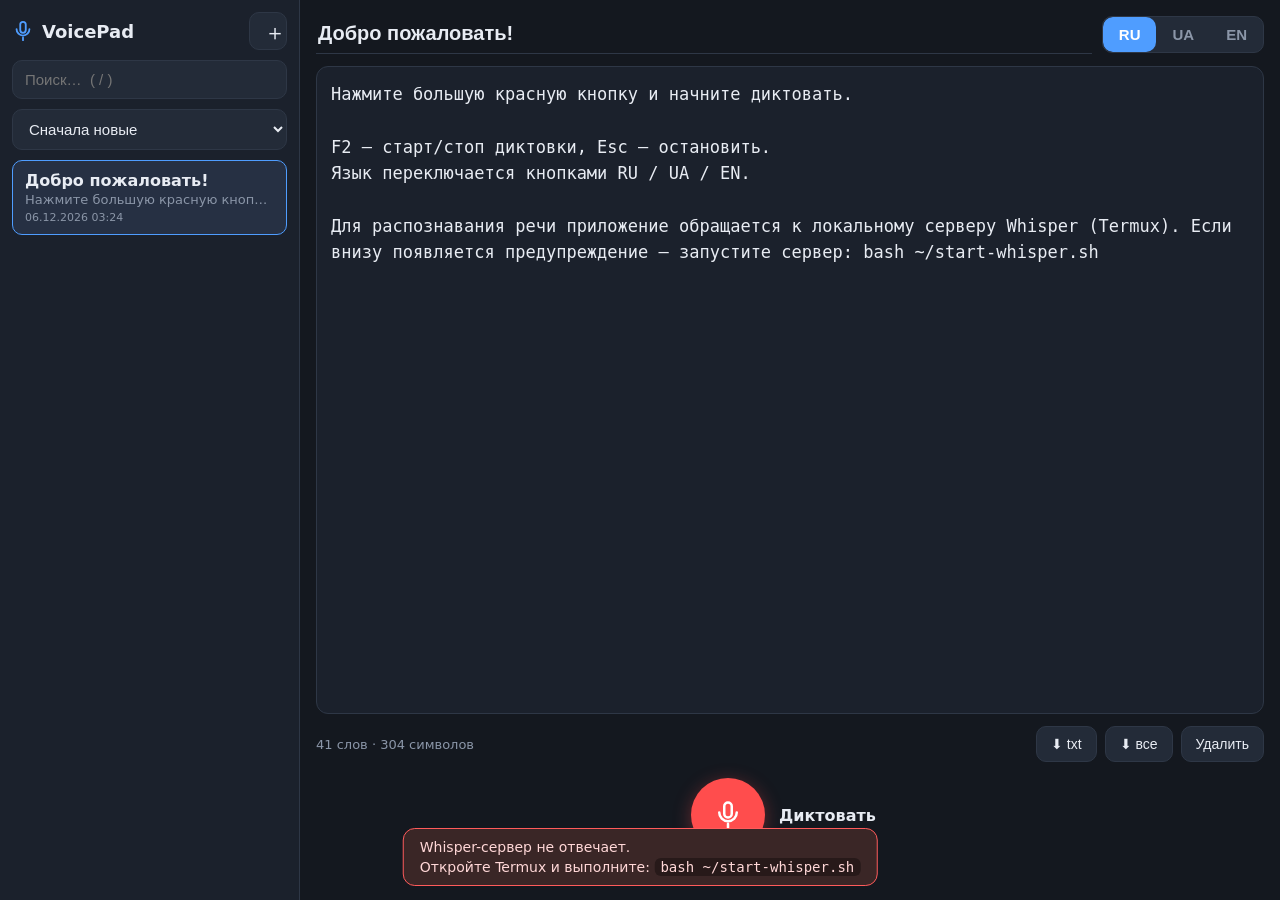
==== index.html @ 8a5e4059 "Add files via upload" ====
<!DOCTYPE html>
<html lang="ru">
<head>
<meta charset="UTF-8">
<meta name="viewport" content="width=device-width, initial-scale=1, viewport-fit=cover">
<meta name="theme-color" content="#14181f">
<title>VoicePad — голосовой блокнот</title>
<link rel="manifest" href="manifest.json">
<link rel="icon" type="image/png" href="icons/icon-192.png">
<link rel="apple-touch-icon" href="icons/icon-192.png">
<link rel="stylesheet" href="style.css">
</head>
<body>

<button id="burger" aria-label="Заметки">☰</button>

<div id="app">

  <aside id="sidebar">
    <div class="side-head">
      <div class="logo">
        <svg viewBox="0 0 24 24" width="22" height="22" fill="none" stroke="#4f9dff" stroke-width="2" stroke-linecap="round">
          <rect x="9" y="2" width="6" height="12" rx="3"/>
          <path d="M5 10a7 7 0 0 0 14 0"/>
          <line x1="12" y1="19" x2="12" y2="22"/>
        </svg>
        <span>VoicePad</span>
      </div>
      <button id="btnNew" title="Новая заметка">＋</button>
    </div>

    <input id="search" type="search" placeholder="Поиск…  ( / )" autocomplete="off">
    <select id="sort">
      <option value="date_desc">Сначала новые</option>
      <option value="date_asc">Сначала старые</option>
      <option value="title">По названию А–Я</option>
    </select>

    <div id="notes"></div>
  </aside>

  <div id="overlay"></div>

  <main id="editor">
    <div class="editor-top">
      <input id="title" placeholder="Название заметки" autocomplete="off">
      <div class="lang-group" role="group" aria-label="Язык диктовки">
        <button class="lang" data-lang="ru">RU</button>
        <button class="lang" data-lang="uk">UA</button>
        <button class="lang" data-lang="en">EN</button>
      </div>
    </div>

    <textarea id="text" placeholder="Диктуйте большой кнопкой ниже или печатайте здесь…&#10;&#10;F2 — старт/стоп диктовки&#10;Esc — остановить"></textarea>

    <div class="editor-bottom">
      <span id="stats"></span>
      <div class="actions">
        <button id="btnExport" title="Скачать эту заметку (.txt)">⬇ txt</button>
        <button id="btnExportAll" title="Скачать все заметки одним файлом (.txt)">⬇ все</button>
        <button id="btnDelete" title="Удалить заметку">Удалить</button>
      </div>
    </div>

    <div class="rec-zone">
      <button id="btnRecord" aria-label="Старт / стоп диктовки">
        <svg viewBox="0 0 24 24" width="30" height="30" fill="none" stroke="currentColor" stroke-width="2" stroke-linecap="round">
          <rect x="9" y="2" width="6" height="12" rx="3"/>
          <path d="M5 10a7 7 0 0 0 14 0"/>
          <line x1="12" y1="19" x2="12" y2="22"/>
        </svg>
      </button>
      <div id="recInfo">
        <div id="recLabel">Диктовать</div>
        <div id="recTimer"></div>
      </div>
    </div>

    <div id="recStatus"></div>
  </main>

</div>

<div id="serverBanner" class="hidden">
  <span>Whisper-сервер не отвечает.</span>
  <span>Откройте Termux и выполните: <code>bash ~/start-whisper.sh</code></span>
</div>

<script src="app.js"></script>
</body>
</html>
---- style.css ----
:root {
  --bg: #14181f;
  --bg2: #1b212c;
  --bg3: #232b38;
  --border: #2e3746;
  --text: #e8ecf3;
  --muted: #8b96a8;
  --accent: #4f9dff;
  --danger: #ff5b5b;
  --record: #ff4d4d;
}

* { box-sizing: border-box; margin: 0; padding: 0; }

html, body {
  height: 100%;
  background: var(--bg);
  color: var(--text);
  font-family: system-ui, -apple-system, "Segoe UI", Roboto, sans-serif;
  font-size: 16px;
}

#app { display: flex; height: 100vh; height: 100dvh; }

/* ---------- Sidebar ---------- */

#sidebar {
  width: 300px;
  min-width: 300px;
  background: var(--bg2);
  border-right: 1px solid var(--border);
  display: flex;
  flex-direction: column;
  padding: 12px;
  gap: 10px;
}

.side-head {
  display: flex;
  align-items: center;
  justify-content: space-between;
}

.logo {
  display: flex;
  align-items: center;
  gap: 8px;
  font-weight: 700;
  font-size: 18px;
}

#btnNew {
  width: 38px;
  height: 38px;
  font-size: 22px;
  line-height: 1;
  border-radius: 10px;
}

#search, #sort {
  width: 100%;
  background: var(--bg3);
  border: 1px solid var(--border);
  color: var(--text);
  border-radius: 10px;
  padding: 10px 12px;
  font-size: 15px;
  outline: none;
}

#search:focus, #sort:focus { border-color: var(--accent); }

#notes {
  flex: 1;
  overflow-y: auto;
  display: flex;
  flex-direction: column;
  gap: 6px;
}

.note-item {
  background: var(--bg3);
  border: 1px solid var(--border);
  border-radius: 10px;
  padding: 10px 12px;
  cursor: pointer;
  overflow: hidden;
}

.note-item.active { border-color: var(--accent); background: #263043; }

.note-item .n-title {
  font-weight: 600;
  white-space: nowrap;
  overflow: hidden;
  text-overflow: ellipsis;
}

.note-item .n-preview {
  color: var(--muted);
  font-size: 13px;
  white-space: nowrap;
  overflow: hidden;
  text-overflow: ellipsis;
  margin-top: 2px;
}

.note-item .n-date {
  color: var(--muted);
  font-size: 11px;
  margin-top: 4px;
}

.notes-empty { color: var(--muted); text-align: center; margin-top: 20px; font-size: 14px; }

/* ---------- Editor ---------- */

#editor {
  flex: 1;
  display: flex;
  flex-direction: column;
  padding: 14px 16px calc(14px + env(safe-area-inset-bottom));
  gap: 12px;
  position: relative;
}

.editor-top {
  display: flex;
  gap: 10px;
  align-items: center;
  flex-wrap: wrap;
}

#title {
  flex: 1;
  min-width: 160px;
  background: transparent;
  border: none;
  border-bottom: 1px solid var(--border);
  color: var(--text);
  font-size: 20px;
  font-weight: 700;
  padding: 8px 2px;
  outline: none;
}

#title:focus { border-bottom-color: var(--accent); }

.lang-group {
  display: flex;
  background: var(--bg3);
  border: 1px solid var(--border);
  border-radius: 10px;
  overflow: hidden;
}

.lang {
  border: none;
  background: transparent;
  color: var(--muted);
  padding: 9px 16px;
  font-size: 15px;
  font-weight: 700;
  cursor: pointer;
}

.lang.active { background: var(--accent); color: #fff; }

#text {
  flex: 1;
  resize: none;
  background: var(--bg2);
  border: 1px solid var(--border);
  border-radius: 12px;
  color: var(--text);
  padding: 14px;
  font-size: 17px;
  line-height: 1.55;
  outline: none;
}

#text:focus { border-color: var(--accent); }

.editor-bottom {
  display: flex;
  align-items: center;
  justify-content: space-between;
  gap: 10px;
  flex-wrap: wrap;
}

#stats { color: var(--muted); font-size: 13px; }

.actions { display: flex; gap: 8px; }

/* ---------- Buttons ---------- */

button {
  background: var(--bg3);
  border: 1px solid var(--border);
  color: var(--text);
  border-radius: 10px;
  padding: 9px 14px;
  font-size: 14px;
  cursor: pointer;
  transition: background .15s, border-color .15s;
}

button:hover { background: #2b3546; }
button:active { transform: scale(.97); }

/* ---------- Record zone ---------- */

.rec-zone {
  display: flex;
  align-items: center;
  justify-content: center;
  gap: 14px;
  padding: 4px 0 2px;
}

#btnRecord {
  width: 74px;
  height: 74px;
  border-radius: 50%;
  border: none;
  background: var(--record);
  color: #fff;
  display: flex;
  align-items: center;
  justify-content: center;
  box-shadow: 0 4px 18px rgba(255, 77, 77, .35);
}

#btnRecord:hover { background: #ff6666; }
#btnRecord.recording { background: #2a2f3a; box-shadow: none; animation: pulse 1.4s infinite; }

@keyframes pulse {
  0%   { box-shadow: 0 0 0 0 rgba(255, 77, 77, .5); }
  70%  { box-shadow: 0 0 0 16px rgba(255, 77, 77, 0); }
  100% { box-shadow: 0 0 0 0 rgba(255, 77, 77, 0); }
}

#recInfo { min-width: 110px; }

#recLabel { font-weight: 700; font-size: 16px; }
#recTimer { color: var(--muted); font-size: 14px; font-variant-numeric: tabular-nums; }

#recStatus {
  min-height: 20px;
  text-align: center;
  color: var(--accent);
  font-size: 14px;
}

/* ---------- Server banner ---------- */

#serverBanner {
  position: fixed;
  left: 50%;
  transform: translateX(-50%);
  bottom: calc(14px + env(safe-area-inset-bottom));
  background: #3a2626;
  border: 1px solid var(--danger);
  color: #ffd7d7;
  border-radius: 12px;
  padding: 10px 16px;
  display: flex;
  flex-direction: column;
  gap: 4px;
  font-size: 14px;
  max-width: 92vw;
  z-index: 30;
}

#serverBanner code {
  background: #00000055;
  padding: 1px 6px;
  border-radius: 6px;
}

.hidden { display: none !important; }

/* ---------- Mobile ---------- */

#burger {
  display: none;
  position: fixed;
  top: calc(10px + env(safe-area-inset-top));
  left: 10px;
  z-index: 25;
  width: 42px;
  height: 42px;
  font-size: 20px;
  padding: 0;
}

#overlay {
  display: none;
  position: fixed;
  inset: 0;
  background: rgba(0,0,0,.5);
  z-index: 20;
}

@media (max-width: 760px) {
  #burger { display: block; }

  #sidebar {
    position: fixed;
    top: 0; left: 0; bottom: 0;
    z-index: 21;
    width: 82vw;
    max-width: 330px;
    transform: translateX(-105%);
    transition: transform .2s ease;
  }

  #sidebar.open { transform: translateX(0); }
  #overlay.show { display: block; }

  #editor { padding-top: calc(62px + env(safe-area-inset-top)); }
}
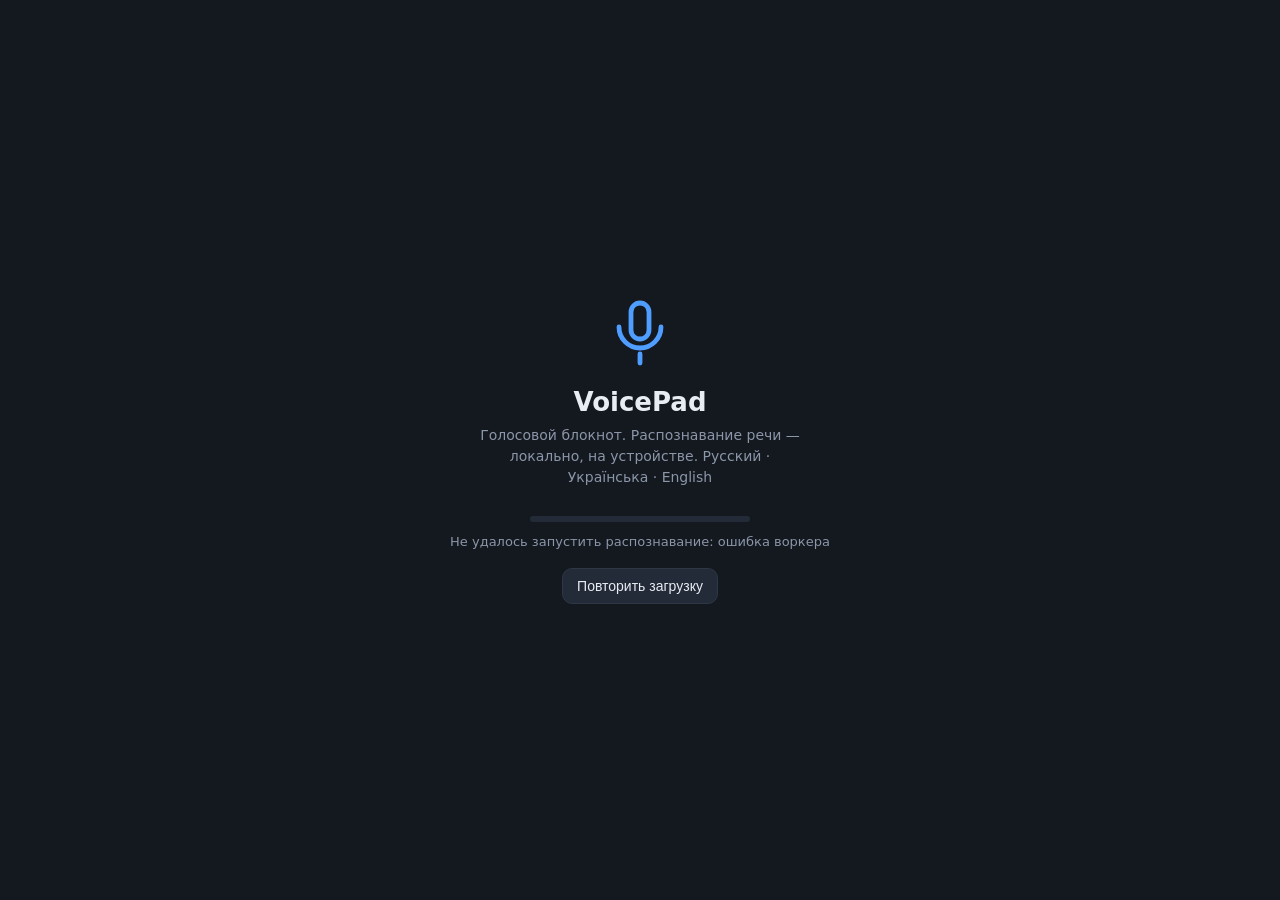
==== commit c638ec57: "Add files via upload" ====
--- a/index.html
+++ b/index.html
@@ -11,6 +11,20 @@
 <link rel="stylesheet" href="style.css">
 </head>
 <body>
+
+<!-- Экран загрузки модели (показывается при первом запуске / скачивании) -->
+<div id="splash">
+  <svg viewBox="0 0 24 24" width="72" height="72" fill="none" stroke="#4f9dff" stroke-width="1.6" stroke-linecap="round">
+    <rect x="9" y="2" width="6" height="12" rx="3"/>
+    <path d="M5 10a7 7 0 0 0 14 0"/>
+    <line x1="12" y1="19" x2="12" y2="22"/>
+  </svg>
+  <h1>VoicePad</h1>
+  <p>Голосовой блокнот. Распознавание речи — локально, на устройстве. Русский · Українська · English</p>
+  <div class="progress-bar"><div class="progress-fill" id="splashFill"></div></div>
+  <div class="status" id="splashStatus">Подготовка…</div>
+  <button id="splashRetry" class="hidden">Повторить загрузку</button>
+</div>
 
 <button id="burger" aria-label="Заметки">☰</button>
 
@@ -37,6 +51,20 @@
     </select>
 
     <div id="notes"></div>
+
+    <div class="model-box">
+      <div class="model-row">
+        <label for="modelSel">Модель</label>
+        <select id="modelSel">
+          <option value="base">base — точнее</option>
+          <option value="tiny">tiny — быстрее</option>
+        </select>
+      </div>
+      <div class="model-row">
+        <span id="modelStatus">загружается…</span>
+        <button id="btnReloadModel" title="Скачать модель заново">↻</button>
+      </div>
+    </div>
   </aside>
 
   <div id="overlay"></div>
--- a/style.css
+++ b/style.css
@@ -321,3 +321,79 @@
 
   #editor { padding-top: calc(62px + env(safe-area-inset-top)); }
 }
+
+/* ---------- Splash (загрузка модели) ---------- */
+
+#splash {
+  position: fixed;
+  inset: 0;
+  background: var(--bg);
+  display: flex;
+  flex-direction: column;
+  align-items: center;
+  justify-content: center;
+  z-index: 1000;
+  transition: opacity .5s;
+  padding: 24px;
+  text-align: center;
+}
+
+#splash h1 { font-size: 26px; margin: 18px 0 8px; }
+#splash p { color: var(--muted); font-size: 14px; max-width: 320px; line-height: 1.5; }
+
+.progress-bar {
+  width: 220px;
+  height: 6px;
+  background: var(--bg3);
+  border-radius: 3px;
+  margin-top: 28px;
+  overflow: hidden;
+}
+
+.progress-fill {
+  height: 100%;
+  width: 0%;
+  background: var(--accent);
+  border-radius: 3px;
+  transition: width .3s;
+}
+
+#splash .status { margin-top: 12px; font-size: 13px; color: var(--muted); min-height: 18px; }
+
+#splashRetry { margin-top: 16px; }
+
+#splash.done { opacity: 0; pointer-events: none; }
+
+/* ---------- Модель в сайдбаре ---------- */
+
+.model-box {
+  border-top: 1px solid var(--border);
+  padding-top: 10px;
+  display: flex;
+  flex-direction: column;
+  gap: 8px;
+}
+
+.model-row {
+  display: flex;
+  align-items: center;
+  justify-content: space-between;
+  gap: 8px;
+  font-size: 13px;
+  color: var(--muted);
+}
+
+.model-row select {
+  background: var(--bg3);
+  border: 1px solid var(--border);
+  color: var(--text);
+  border-radius: 8px;
+  padding: 6px 8px;
+  font-size: 13px;
+}
+
+.model-row button { padding: 5px 10px; font-size: 14px; }
+
+#modelStatus.ok { color: #6fcf97; }
+#modelStatus.warn { color: #f2c94c; }
+#modelStatus.err { color: var(--danger); }
